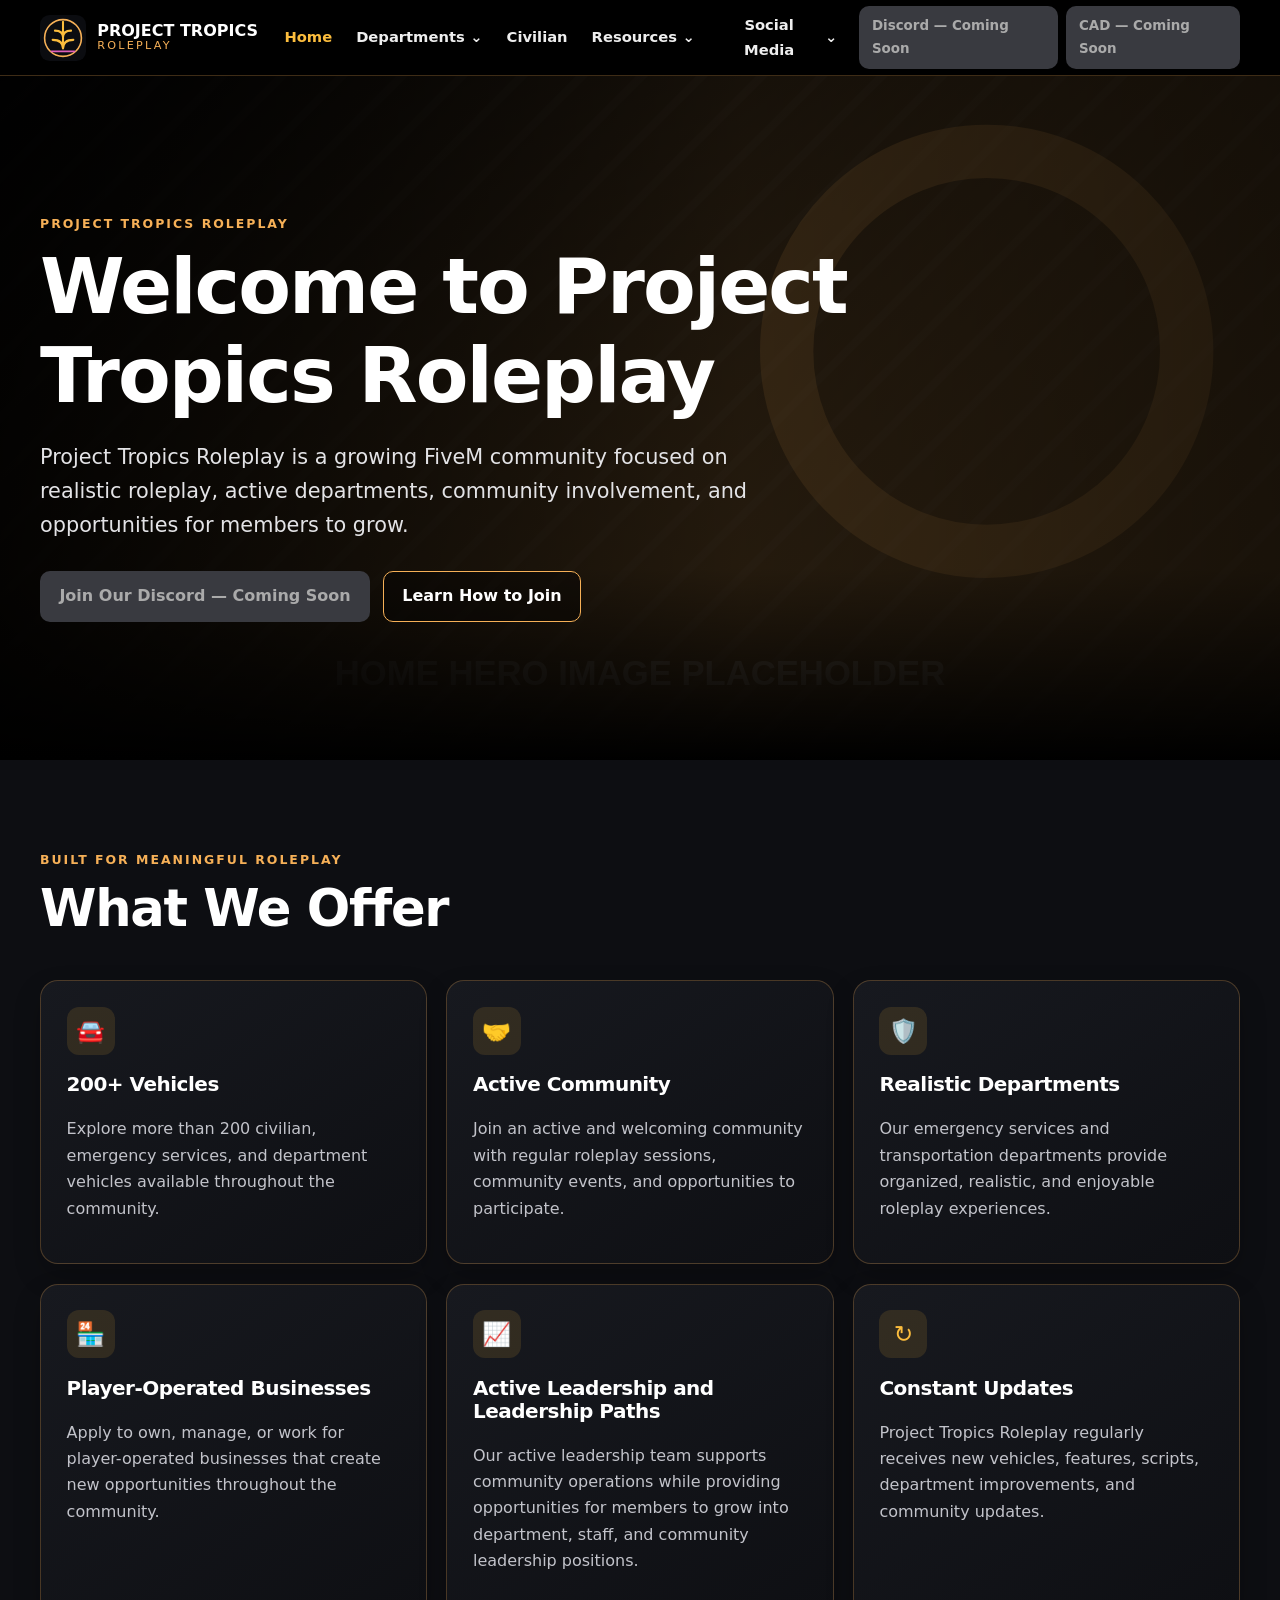
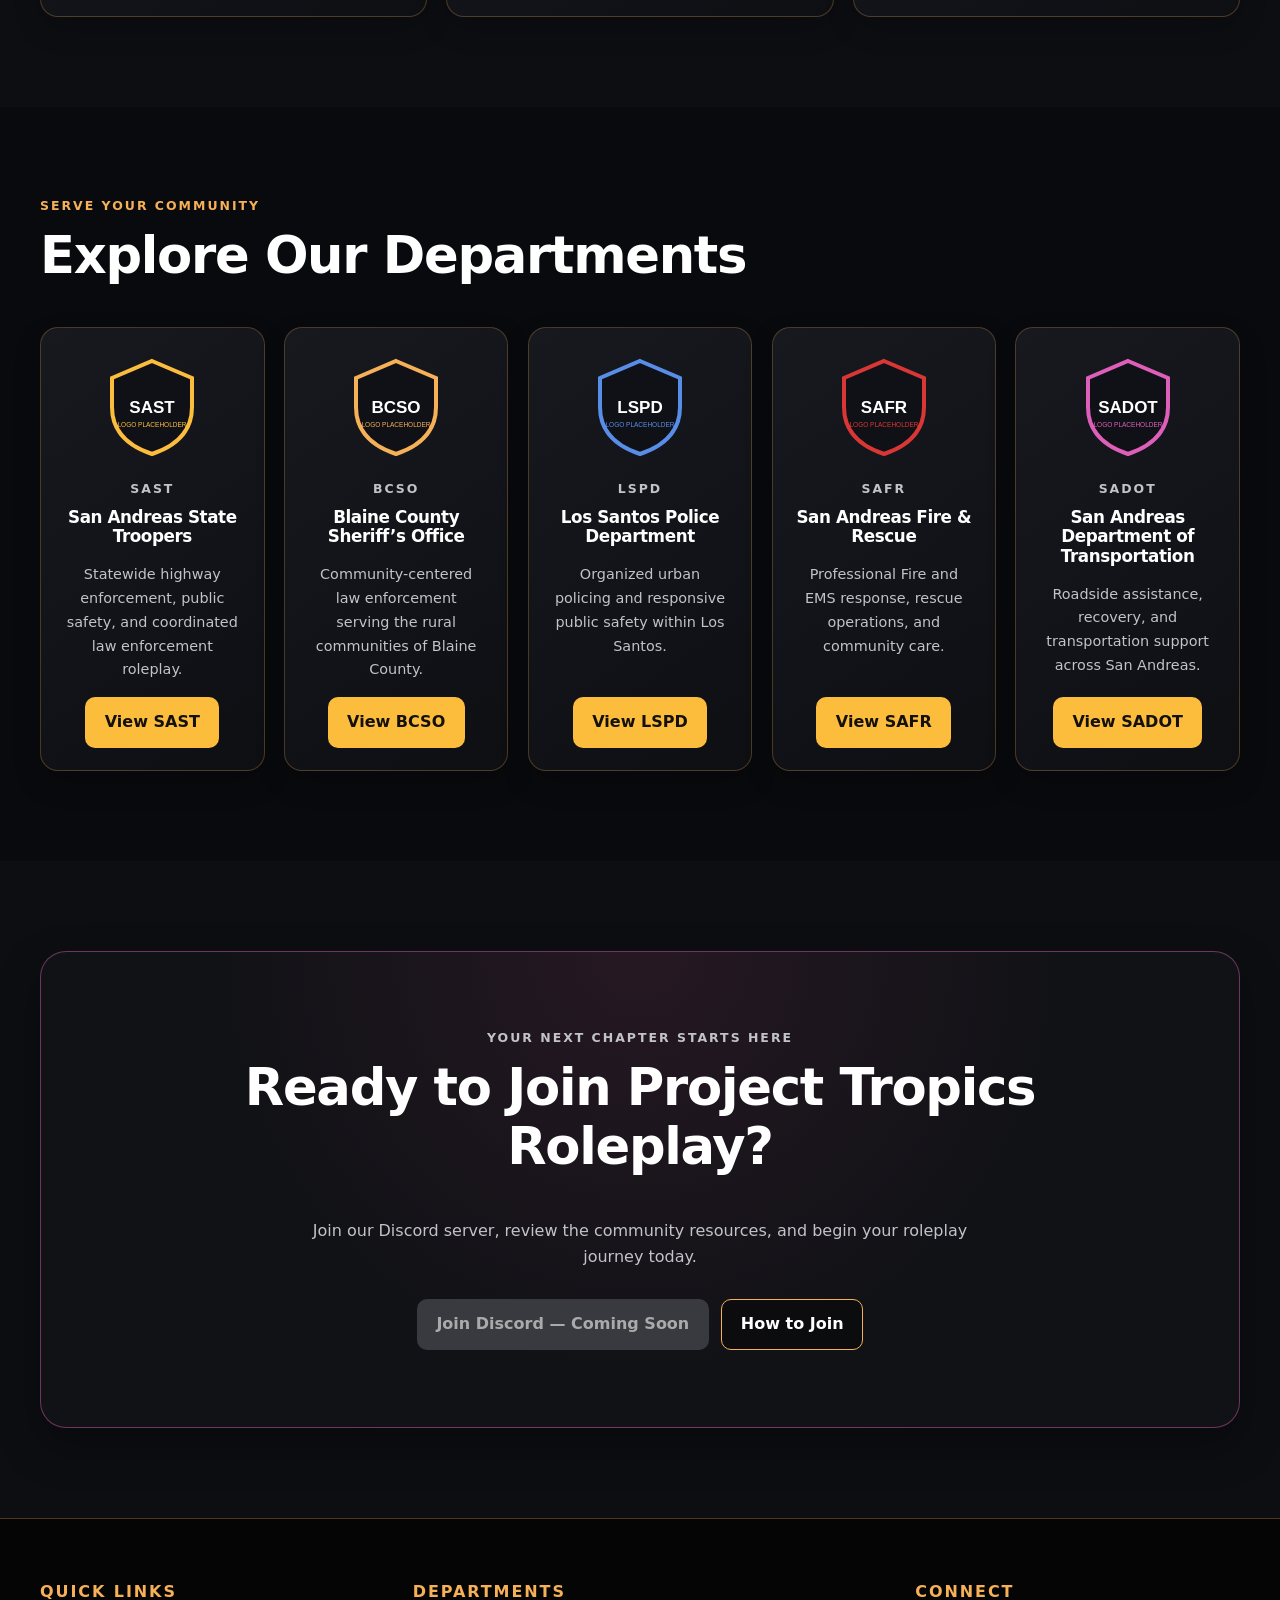
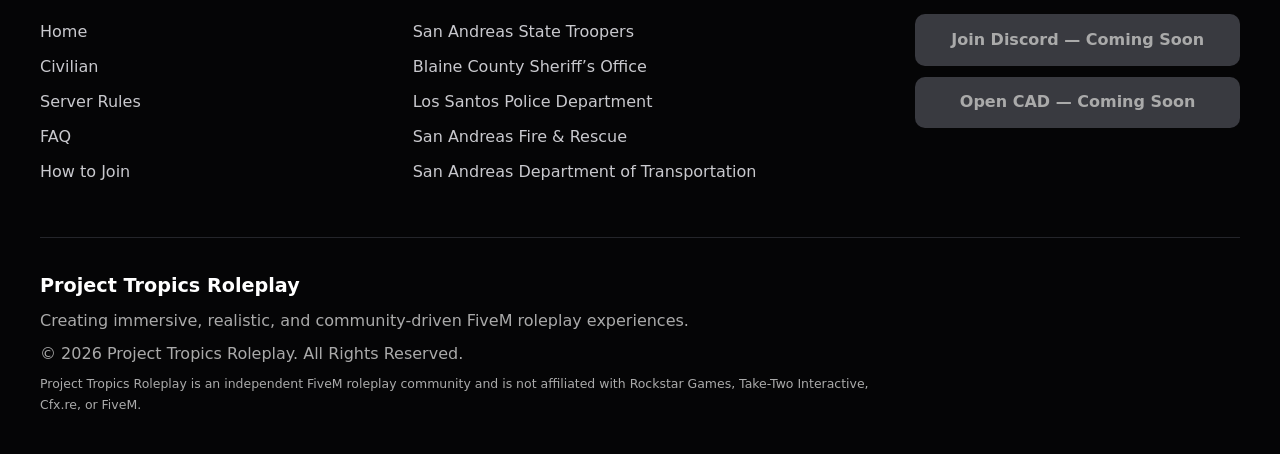
==== index.html @ cc553482 "Build Project Tropics Roleplay informational website" ====
<!doctype html>
<html lang="en">
<head>
  <meta charset="utf-8">
  <meta name="viewport" content="width=device-width, initial-scale=1">
  <meta name="description" content="Project Tropics Roleplay — professional, community-driven FiveM roleplay.">
  <meta name="theme-color" content="#000000">
  <title>Home | Project Tropics Roleplay</title>
  <link rel="icon" href="assets/branding/favicon.svg">
  <link rel="stylesheet" href="css/style.css">
  <link rel="stylesheet" href="css/navbar.css">
  <link rel="stylesheet" href="css/cards.css">
  <link rel="stylesheet" href="css/footer.css">
  <link rel="stylesheet" href="css/animations.css">
  <link rel="stylesheet" href="css/responsive.css">
  <script src="js/config.js" defer></script>
  <script src="js/components.js" defer></script>
  <script src="js/page-renderers.js" defer></script>
  <script src="js/navigation.js" defer></script>
  <script src="js/faq.js" defer></script>
  <script src="js/animations.js" defer></script>
  <script src="js/main.js" defer></script>
</head>
<body data-page="home">
  <a class="sr-only" href="#page-content">Skip to main content</a>
  <header id="global-navbar"></header>
  <main id="page-content"></main>
  <footer id="global-footer"></footer>
  <noscript>This website requires JavaScript to render shared components. Please enable JavaScript.</noscript>
</body>
</html>
---- css/style.css ----
:root { --color-orange:#F6B057; --color-gold:#FCBD3D; --color-black:#000; --color-pink:#DE5FB9; --color-white:#fff; --color-discord:#5865F2; --color-cad:#D93636; --surface:#0d0e12; --surface-raised:#15171d; --text-muted:#c2c3ca; --max-width:1200px; --radius:18px; --shadow:0 18px 45px rgba(0,0,0,.32); --nav-height:76px; }
*,*::before,*::after{box-sizing:border-box} html{scroll-behavior:smooth;scroll-padding-top:calc(var(--nav-height) + 1rem)} body{margin:0;background:var(--color-black);color:var(--color-white);font-family:Inter,ui-sans-serif,system-ui,-apple-system,"Segoe UI",sans-serif;line-height:1.65;overflow-x:hidden} img{display:block;max-width:100%} a{color:inherit} button,a{font:inherit} :focus-visible{outline:3px solid var(--color-pink);outline-offset:3px} .sr-only{position:absolute;width:1px;height:1px;padding:0;margin:-1px;overflow:hidden;clip:rect(0,0,0,0);white-space:nowrap;border:0}.container{width:min(calc(100% - 2.5rem),var(--max-width));margin-inline:auto}.container--narrow{max-width:860px}.section{padding:clamp(4rem,7vw,7rem) 0;background:var(--surface)}.section:nth-child(odd){background:#090a0d}.section-heading{max-width:720px;margin-bottom:2.5rem}.eyebrow{margin:0 0 .55rem;color:var(--color-orange);font-size:.78rem;font-weight:800;letter-spacing:.16em;text-transform:uppercase}h1,h2,h3,p{margin-top:0}h1,h2,h3{line-height:1.15;letter-spacing:-.025em}h1{font-size:clamp(2.6rem,6vw,5rem);max-width:900px;margin-bottom:1.25rem}h2{font-size:clamp(2rem,4vw,3.25rem)}h3{font-size:1.25rem}.hero{min-height:clamp(590px,76vh,780px);display:grid;place-items:center;position:relative;background-position:center;background-size:cover}.hero__overlay{position:absolute;inset:0;background:linear-gradient(90deg,rgba(0,0,0,.94),rgba(0,0,0,.65) 58%,rgba(0,0,0,.78)),linear-gradient(0deg,#000 0,transparent 28%)}.hero__content{position:relative;padding-block:6rem}.hero__lead{max-width:720px;color:#e3e3e6;font-size:clamp(1.05rem,2vw,1.3rem)}.hero__logo{width:clamp(110px,15vw,180px);height:auto;aspect-ratio:1;object-fit:contain;margin-bottom:1.5rem;filter:drop-shadow(0 10px 20px #000)}.button-row{display:flex;flex-wrap:wrap;gap:.8rem;margin-top:1.75rem}.button{min-height:48px;display:inline-flex;align-items:center;justify-content:center;border:1px solid transparent;border-radius:10px;padding:.72rem 1.15rem;text-decoration:none;font-weight:800;transition:transform .2s,filter .2s,background .2s}.button:hover{transform:translateY(-2px);filter:brightness(1.1)}.button--primary{color:#14100a;background:var(--color-gold)}.button--ghost{border-color:var(--color-orange);background:rgba(0,0,0,.35)}.button--discord{background:var(--color-discord)}.button--cad{background:var(--color-cad)}.button--disabled{background:#393a40!important;color:#aaa!important;cursor:not-allowed;filter:none!important;transform:none!important}.notice,.spotlight,.split-panel,.placeholder-banner{border:1px solid rgba(246,176,87,.38);border-radius:var(--radius);padding:clamp(1.4rem,4vw,2.5rem);background:var(--surface-raised);box-shadow:var(--shadow)}.notice strong,.placeholder-label{color:var(--color-gold)}.notice small{color:var(--text-muted)}.spotlight{display:flex;gap:1.25rem;align-items:flex-start}.split-panel{display:grid;grid-template-columns:.8fr 1.2fr;gap:2rem}.check-list{columns:2;padding:0;list-style:none;margin:0}.check-list li{break-inside:avoid;margin-bottom:.65rem}.check-list li::before{content:"✓";color:var(--color-gold);font-weight:900;margin-right:.6rem}
---- css/navbar.css ----
#global-navbar{position:sticky;top:0;z-index:1000;display:block}.navbar{height:var(--nav-height);background:rgba(0,0,0,.94);border-bottom:1px solid rgba(246,176,87,.25);backdrop-filter:blur(14px)}.navbar__inner{height:100%;display:flex;align-items:center;justify-content:space-between;gap:1rem}.brand{display:flex;align-items:center;gap:.7rem;text-decoration:none;flex:none}.brand img{width:46px;height:46px}.brand strong,.brand small{display:block;line-height:1.05}.brand small{color:var(--color-orange);font-size:.7rem;letter-spacing:.2em}.nav-panel{height:100%;display:flex;align-items:center;gap:.2rem}.nav-panel>a,.nav-dropdown__toggle{height:100%;display:flex;align-items:center;gap:.35rem;padding:0 .65rem;color:#eee;text-decoration:none;border:0;background:none;cursor:pointer;font-weight:650;font-size:.92rem}.nav-panel>a:hover,.nav-dropdown__toggle:hover,[aria-current="page"]{color:var(--color-gold)!important}.nav-dropdown{height:100%;position:relative}.nav-dropdown__menu{position:absolute;top:calc(100% + 8px);left:0;width:290px;padding:.55rem;background:#101116;border:1px solid rgba(246,176,87,.3);border-radius:12px;box-shadow:var(--shadow);opacity:0;visibility:hidden;transform:translateY(-8px);transition:.2s}.nav-dropdown__menu a,.nav-disabled{display:block;padding:.65rem .75rem;border-radius:8px;text-decoration:none}.nav-dropdown__menu a:hover{background:#242128;color:var(--color-gold)}.nav-disabled{color:#7e7f85;cursor:not-allowed}.nav-dropdown.is-open .nav-dropdown__menu,.nav-dropdown:focus-within .nav-dropdown__menu{opacity:1;visibility:visible;transform:none}.nav-actions{display:flex;gap:.5rem;margin-left:.5rem}.nav-actions .button{min-height:40px;padding:.5rem .75rem;font-size:.84rem}.menu-toggle{display:none;border:0;background:none;padding:.6rem}.menu-toggle span:not(.sr-only){display:block;width:25px;height:2px;background:#fff;margin:5px}
---- css/cards.css ----
.card-grid{display:grid;grid-template-columns:repeat(3,minmax(0,1fr));gap:1.2rem}.card-grid--departments{grid-template-columns:repeat(5,minmax(0,1fr))}.card{display:flex;flex-direction:column;align-items:flex-start;min-height:100%;padding:1.6rem;border:1px solid rgba(246,176,87,.25);border-radius:var(--radius);background:linear-gradient(145deg,#17191f,#0e0f13);box-shadow:0 12px 28px rgba(0,0,0,.2);transition:transform .25s,border-color .25s,box-shadow .25s}.card:hover{transform:translateY(-6px);border-color:var(--color-pink);box-shadow:0 18px 35px rgba(222,95,185,.11)}.card p{color:var(--text-muted)}.card ul{padding-left:1.2rem;color:#ddd}.card .button{margin-top:auto}.card__icon{display:grid;place-items:center;width:48px;height:48px;margin-bottom:1.15rem;border-radius:12px;background:rgba(252,189,61,.12);color:var(--color-gold);font-size:1.45rem}.department-card{text-align:center;align-items:center;padding:1.4rem}.department-card img{width:100px;aspect-ratio:1;object-fit:contain;margin-bottom:1rem}.department-card h3{font-size:1.05rem}.department-card p:not(.eyebrow){font-size:.9rem}.cta{text-align:center;border:1px solid rgba(222,95,185,.45);border-radius:calc(var(--radius) + 8px);padding:clamp(2rem,6vw,5rem);background:radial-gradient(circle at top,#261823,#111216 55%);box-shadow:var(--shadow)}.cta p{max-width:680px;margin-inline:auto;color:var(--text-muted)}.cta .button-row{justify-content:center}.rules-layout{display:grid;grid-template-columns:260px 1fr;gap:2.5rem;align-items:start}.rules-toc{position:sticky;top:calc(var(--nav-height) + 1.5rem);padding:1.2rem;border:1px solid #333;border-radius:var(--radius);background:#111216}.rules-toc h2{font-size:1rem;color:var(--color-orange)}.rules-toc a{display:block;padding:.35rem 0;color:#ccc;text-decoration:none}.rule-block{display:flex;gap:1.2rem;padding:1.8rem 0;border-bottom:1px solid #2a2b30}.rule-block h2{font-size:1.5rem}.rule-number,.step-card>span{flex:none;display:grid;place-items:center;width:48px;height:48px;border-radius:50%;background:var(--color-gold);color:#111;font-weight:900}.faq__item{border-bottom:1px solid #333}.faq__item h2{margin:0}.faq__question{width:100%;display:flex;justify-content:space-between;gap:1rem;padding:1.35rem 0;border:0;background:none;color:#fff;text-align:left;font-size:1.12rem;font-weight:750;cursor:pointer}.faq__question[aria-expanded="true"] span{transform:rotate(45deg)}.faq__question span{color:var(--color-gold);transition:transform .2s}.faq__answer{padding:0 2rem 1.4rem 0;color:var(--text-muted)}.placeholder-banner{margin-bottom:1.5rem;color:var(--color-gold)}.steps{display:grid;gap:1rem}.step-card{display:flex;gap:1.5rem;padding:1.6rem;border:1px solid #2b2d33;border-radius:var(--radius);background:#111216}.step-card h2{font-size:1.4rem}
---- css/footer.css ----
#global-footer{display:block;padding:4rem 0 2rem;background:#050506;border-top:1px solid rgba(246,176,87,.3)}.footer-grid{display:grid;grid-template-columns:1fr 1.4fr 1fr;gap:3rem}.footer-grid h2{font-size:1rem;color:var(--color-orange);text-transform:uppercase;letter-spacing:.12em}.footer-grid>div>a:not(.button){display:block;padding:.27rem 0;color:#c9c9ce;text-decoration:none}.footer-grid>div>a:hover{color:var(--color-gold)}.footer-grid .button{display:flex;margin-bottom:.7rem}.footer-bottom{margin-top:3rem;padding-top:2rem;border-top:1px solid #24252a;color:#aaa}.footer-bottom strong{color:#fff;font-size:1.2rem}.footer-bottom p{margin:.4rem 0}.disclaimer{font-size:.78rem;max-width:850px}
---- css/animations.css ----
.reveal{opacity:0;transform:translateY(18px);transition:opacity .55s ease,transform .55s ease}.reveal.is-visible{opacity:1;transform:none}@media(prefers-reduced-motion:reduce){html{scroll-behavior:auto}*,*::before,*::after{animation-duration:.01ms!important;transition-duration:.01ms!important}.reveal{opacity:1;transform:none}}
---- css/responsive.css ----
@media(max-width:1050px){.menu-toggle{display:block}.nav-panel{position:absolute;top:100%;left:0;right:0;height:auto;max-height:calc(100vh - var(--nav-height));overflow:auto;display:none;padding:1rem 1.25rem 1.5rem;background:#08090b;border-bottom:1px solid #333}.nav-panel.is-open{display:block}.nav-panel>a,.nav-dropdown__toggle{width:100%;height:auto;padding:.8rem .4rem}.nav-dropdown{height:auto}.nav-dropdown__menu{position:static;width:100%;display:none;opacity:1;visibility:visible;transform:none;box-shadow:none;margin:.2rem 0 .6rem}.nav-dropdown.is-open .nav-dropdown__menu{display:block}.nav-actions{margin:.8rem 0 0}.card-grid--departments{grid-template-columns:repeat(3,1fr)}}
@media(max-width:768px){.card-grid{grid-template-columns:repeat(2,minmax(0,1fr))}.card-grid--departments{grid-template-columns:repeat(2,1fr)}.rules-layout{grid-template-columns:1fr}.rules-toc{position:static;columns:2}.rules-toc h2{column-span:all}.split-panel{grid-template-columns:1fr}.footer-grid{grid-template-columns:1fr 1fr}.footer-grid>div:last-child{grid-column:1/-1}.hero{min-height:600px}.brand strong{font-size:.86rem}}
@media(max-width:480px){.container{width:min(calc(100% - 1.5rem),var(--max-width))}.card-grid,.card-grid--departments{grid-template-columns:1fr}.check-list,.rules-toc{columns:1}.footer-grid{grid-template-columns:1fr}.footer-grid>div:last-child{grid-column:auto}.button-row,.nav-actions{flex-direction:column}.button-row .button,.nav-actions .button{width:100%}.brand small{font-size:.62rem}.hero__content{padding-block:4rem}.spotlight,.step-card{gap:.8rem}.rule-block{gap:.7rem}.rule-number,.step-card>span{width:40px;height:40px}}
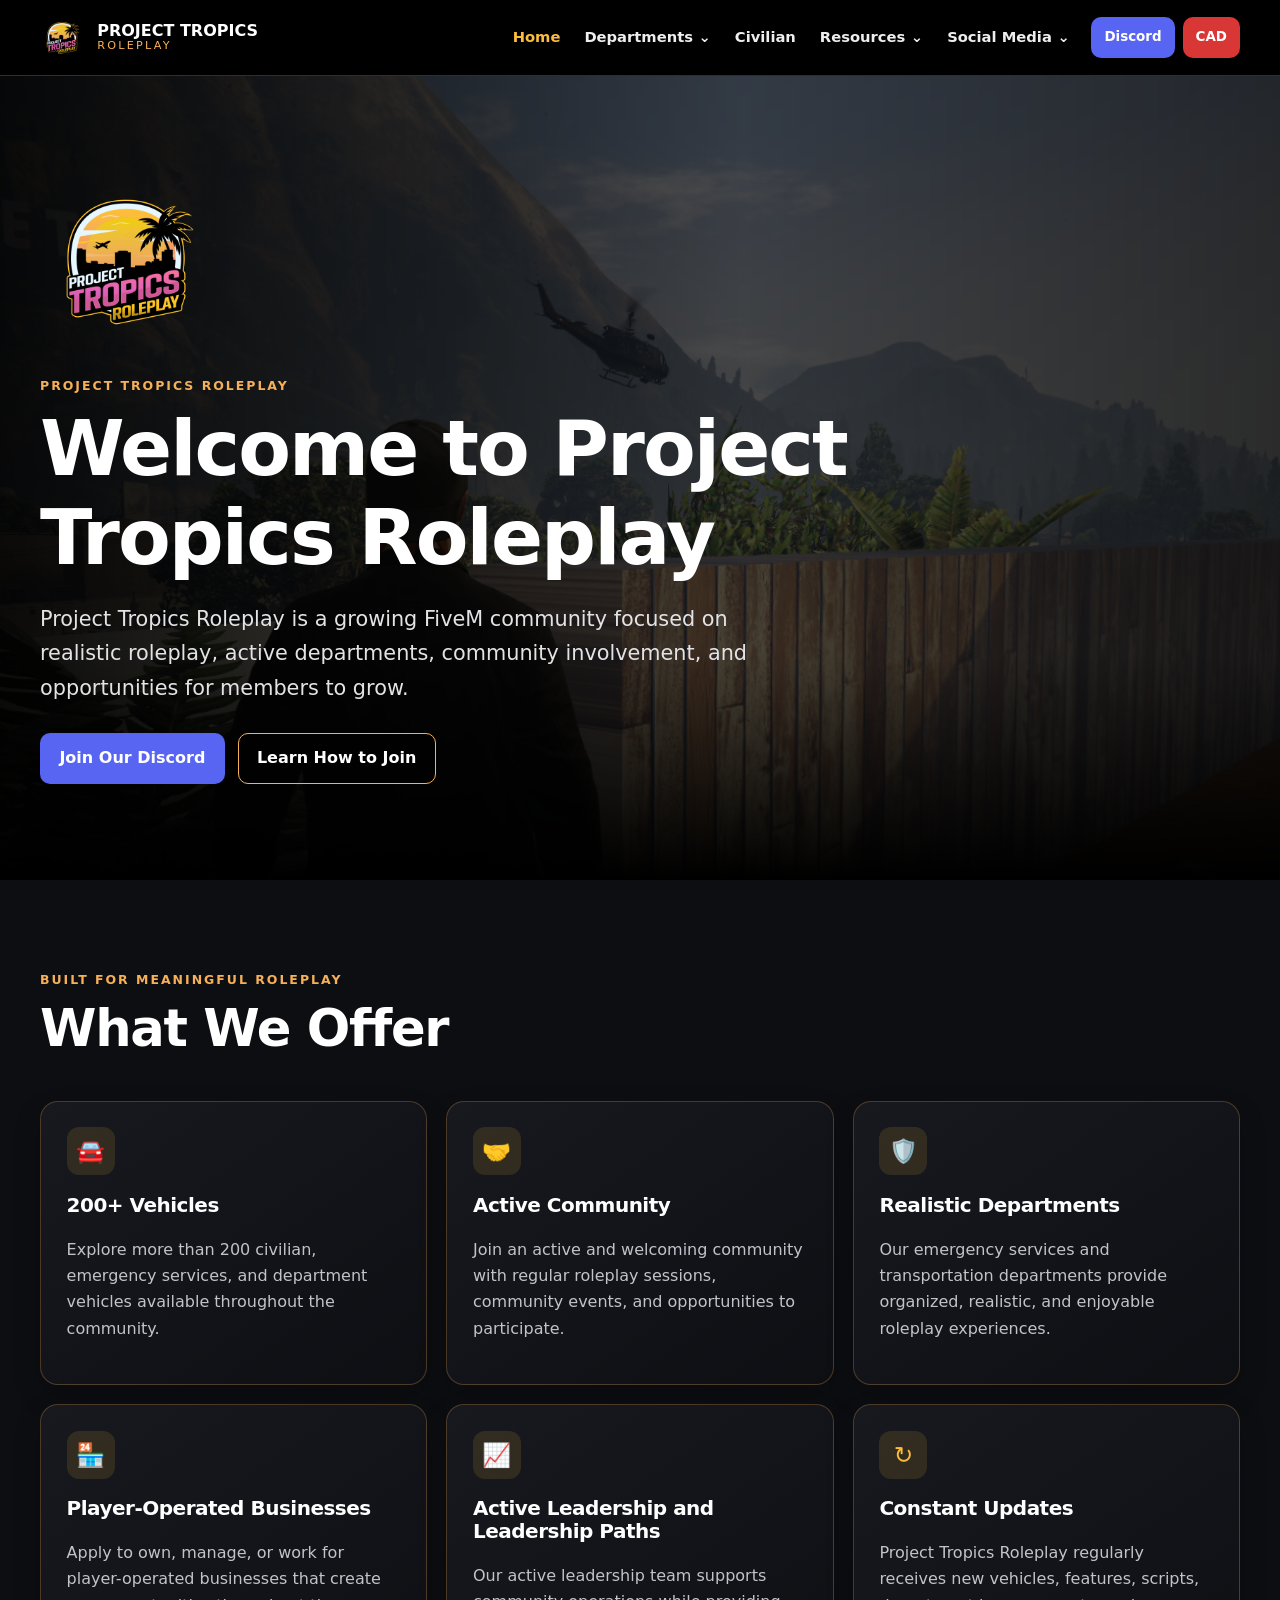
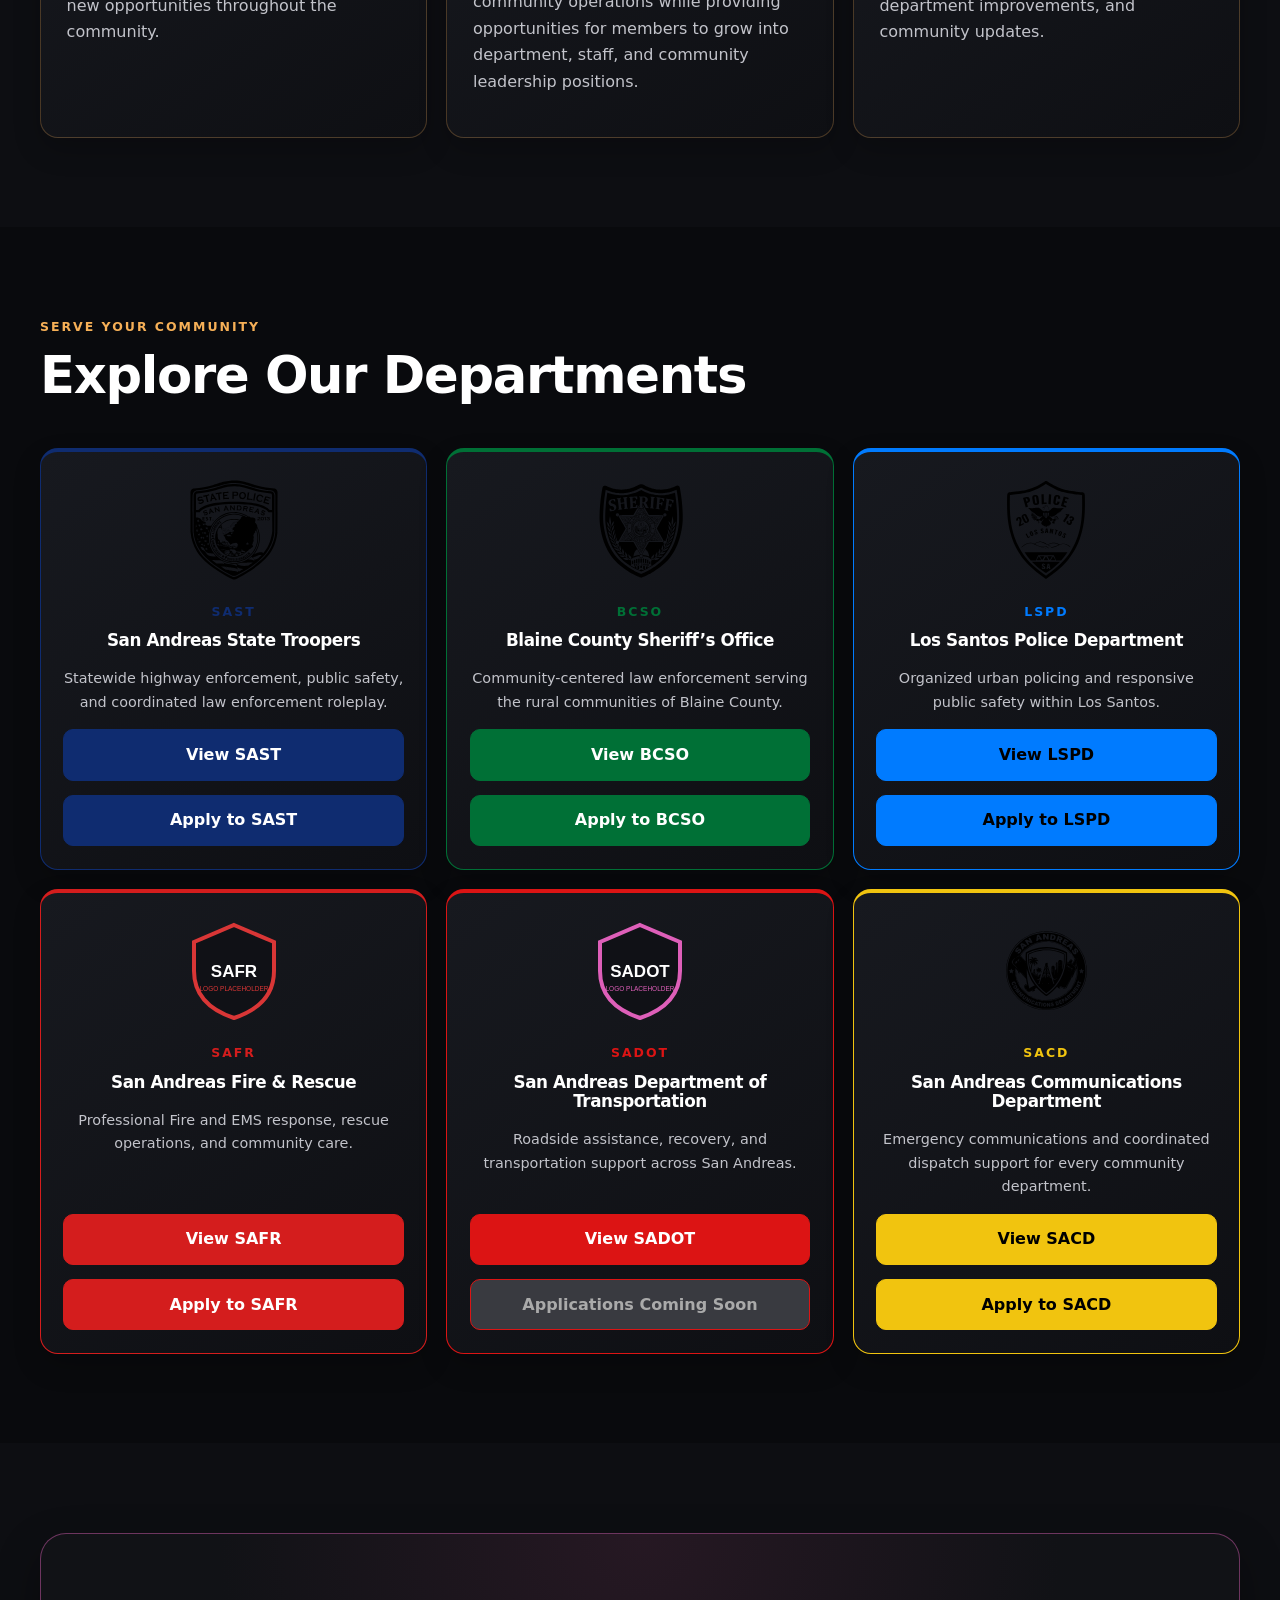
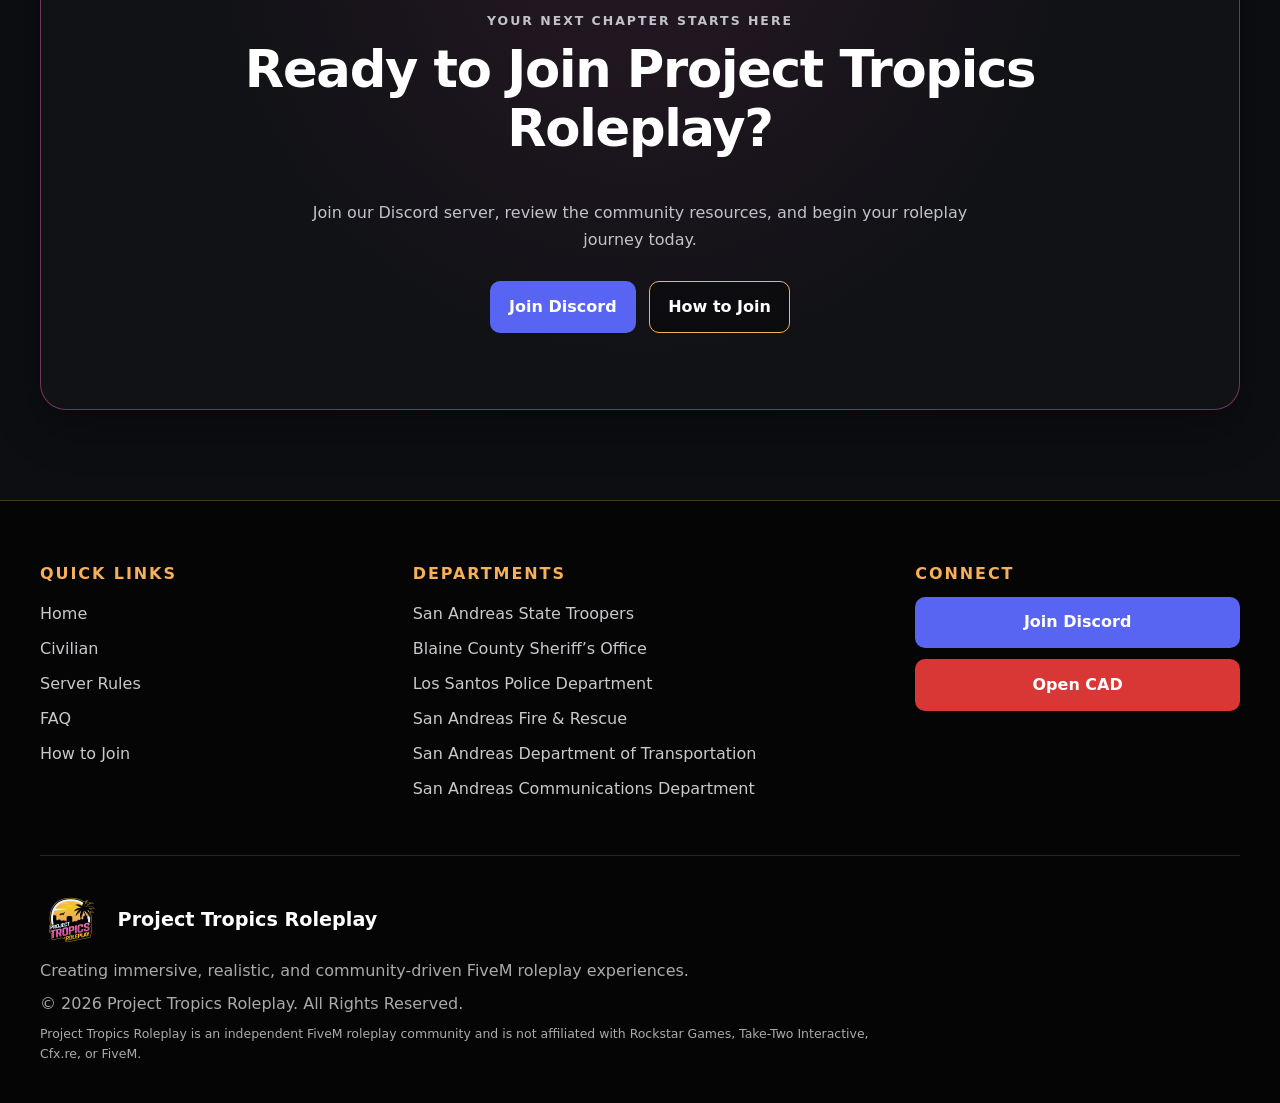
==== commit 8ee29e00: "Use official Project Tropics community logo" ====
--- a/index.html
+++ b/index.html
@@ -6,7 +6,7 @@
   <meta name="description" content="Project Tropics Roleplay — professional, community-driven FiveM roleplay.">
   <meta name="theme-color" content="#000000">
   <title>Home | Project Tropics Roleplay</title>
-  <link rel="icon" href="assets/branding/favicon.svg">
+  <link rel="icon" href="assets/branding/Transparen_Logoo.png">
   <link rel="stylesheet" href="css/style.css">
   <link rel="stylesheet" href="css/navbar.css">
   <link rel="stylesheet" href="css/cards.css">
--- a/css/style.css
+++ b/css/style.css
@@ -1,2 +1,12 @@
-:root { --color-orange:#F6B057; --color-gold:#FCBD3D; --color-black:#000; --color-pink:#DE5FB9; --color-white:#fff; --color-discord:#5865F2; --color-cad:#D93636; --surface:#0d0e12; --surface-raised:#15171d; --text-muted:#c2c3ca; --max-width:1200px; --radius:18px; --shadow:0 18px 45px rgba(0,0,0,.32); --nav-height:76px; }
-*,*::before,*::after{box-sizing:border-box} html{scroll-behavior:smooth;scroll-padding-top:calc(var(--nav-height) + 1rem)} body{margin:0;background:var(--color-black);color:var(--color-white);font-family:Inter,ui-sans-serif,system-ui,-apple-system,"Segoe UI",sans-serif;line-height:1.65;overflow-x:hidden} img{display:block;max-width:100%} a{color:inherit} button,a{font:inherit} :focus-visible{outline:3px solid var(--color-pink);outline-offset:3px} .sr-only{position:absolute;width:1px;height:1px;padding:0;margin:-1px;overflow:hidden;clip:rect(0,0,0,0);white-space:nowrap;border:0}.container{width:min(calc(100% - 2.5rem),var(--max-width));margin-inline:auto}.container--narrow{max-width:860px}.section{padding:clamp(4rem,7vw,7rem) 0;background:var(--surface)}.section:nth-child(odd){background:#090a0d}.section-heading{max-width:720px;margin-bottom:2.5rem}.eyebrow{margin:0 0 .55rem;color:var(--color-orange);font-size:.78rem;font-weight:800;letter-spacing:.16em;text-transform:uppercase}h1,h2,h3,p{margin-top:0}h1,h2,h3{line-height:1.15;letter-spacing:-.025em}h1{font-size:clamp(2.6rem,6vw,5rem);max-width:900px;margin-bottom:1.25rem}h2{font-size:clamp(2rem,4vw,3.25rem)}h3{font-size:1.25rem}.hero{min-height:clamp(590px,76vh,780px);display:grid;place-items:center;position:relative;background-position:center;background-size:cover}.hero__overlay{position:absolute;inset:0;background:linear-gradient(90deg,rgba(0,0,0,.94),rgba(0,0,0,.65) 58%,rgba(0,0,0,.78)),linear-gradient(0deg,#000 0,transparent 28%)}.hero__content{position:relative;padding-block:6rem}.hero__lead{max-width:720px;color:#e3e3e6;font-size:clamp(1.05rem,2vw,1.3rem)}.hero__logo{width:clamp(110px,15vw,180px);height:auto;aspect-ratio:1;object-fit:contain;margin-bottom:1.5rem;filter:drop-shadow(0 10px 20px #000)}.button-row{display:flex;flex-wrap:wrap;gap:.8rem;margin-top:1.75rem}.button{min-height:48px;display:inline-flex;align-items:center;justify-content:center;border:1px solid transparent;border-radius:10px;padding:.72rem 1.15rem;text-decoration:none;font-weight:800;transition:transform .2s,filter .2s,background .2s}.button:hover{transform:translateY(-2px);filter:brightness(1.1)}.button--primary{color:#14100a;background:var(--color-gold)}.button--ghost{border-color:var(--color-orange);background:rgba(0,0,0,.35)}.button--discord{background:var(--color-discord)}.button--cad{background:var(--color-cad)}.button--disabled{background:#393a40!important;color:#aaa!important;cursor:not-allowed;filter:none!important;transform:none!important}.notice,.spotlight,.split-panel,.placeholder-banner{border:1px solid rgba(246,176,87,.38);border-radius:var(--radius);padding:clamp(1.4rem,4vw,2.5rem);background:var(--surface-raised);box-shadow:var(--shadow)}.notice strong,.placeholder-label{color:var(--color-gold)}.notice small{color:var(--text-muted)}.spotlight{display:flex;gap:1.25rem;align-items:flex-start}.split-panel{display:grid;grid-template-columns:.8fr 1.2fr;gap:2rem}.check-list{columns:2;padding:0;list-style:none;margin:0}.check-list li{break-inside:avoid;margin-bottom:.65rem}.check-list li::before{content:"✓";color:var(--color-gold);font-weight:900;margin-right:.6rem}
+:root { --color-orange:#F6B057; --color-gold:#FCBD3D; --color-black:#000; --color-pink:#DE5FB9; --color-white:#fff; --color-discord:#5865F2; --color-cad:#D93636; --department-accent:var(--color-orange); --surface:#0d0e12; --surface-raised:#15171d; --text-muted:#c2c3ca; --max-width:1200px; --radius:18px; --shadow:0 18px 45px rgba(0,0,0,.32); --nav-height:76px; }
+*,*::before,*::after{box-sizing:border-box} html{scroll-behavior:smooth;scroll-padding-top:calc(var(--nav-height) + 1rem)} body{margin:0;background:var(--color-black);color:var(--color-white);font-family:Inter,ui-sans-serif,system-ui,-apple-system,"Segoe UI",sans-serif;line-height:1.65;overflow-x:hidden} img{display:block;max-width:100%} a{color:inherit} button,a{font:inherit} :focus-visible{outline:3px solid var(--color-pink);outline-offset:3px} .sr-only{position:absolute;width:1px;height:1px;padding:0;margin:-1px;overflow:hidden;clip:rect(0,0,0,0);white-space:nowrap;border:0}.container{width:min(calc(100% - 2.5rem),var(--max-width));margin-inline:auto}.container--narrow{max-width:860px}.section{padding:clamp(4rem,7vw,7rem) 0;background:var(--surface)}.section:nth-child(odd){background:#090a0d}.section-heading{max-width:720px;margin-bottom:2.5rem}.eyebrow{margin:0 0 .55rem;color:var(--color-orange);font-size:.78rem;font-weight:800;letter-spacing:.16em;text-transform:uppercase}h1,h2,h3,p{margin-top:0}h1,h2,h3{line-height:1.15;letter-spacing:-.025em}h1{font-size:clamp(2.6rem,6vw,5rem);max-width:900px;margin-bottom:1.25rem}h2{font-size:clamp(2rem,4vw,3.25rem)}h3{font-size:1.25rem}.hero{min-height:clamp(590px,76vh,780px);display:grid;place-items:center;position:relative;background-position:center;background-size:cover;background-repeat:no-repeat}.hero__overlay{position:absolute;inset:0;background:linear-gradient(90deg,rgba(0,0,0,.94),rgba(0,0,0,.65) 58%,rgba(0,0,0,.78)),linear-gradient(0deg,#000 0,transparent 28%)}.hero__content{position:relative;padding-block:6rem}.hero__lead{max-width:720px;color:#e3e3e6;font-size:clamp(1.05rem,2vw,1.3rem)}.hero__logo{width:clamp(110px,15vw,180px);height:auto;aspect-ratio:1;object-fit:contain;margin-bottom:1.5rem}.button-row{display:flex;flex-wrap:wrap;gap:.8rem;margin-top:1.75rem}.button{min-height:48px;display:inline-flex;align-items:center;justify-content:center;border:1px solid transparent;border-radius:10px;padding:.72rem 1.15rem;text-decoration:none;font-weight:800;transition:transform .2s,filter .2s,background .2s}.button:hover{transform:translateY(-2px);filter:brightness(1.1)}.button--primary{color:#14100a;background:var(--color-gold)}.button--ghost{border-color:var(--color-orange);background:rgba(0,0,0,.35)}.button--discord{background:var(--color-discord)}.button--cad{background:var(--color-cad)}.button--disabled{background:#393a40!important;color:#aaa!important;cursor:not-allowed;filter:none!important;transform:none!important}.notice,.spotlight,.split-panel,.placeholder-banner{border:1px solid rgba(246,176,87,.38);border-radius:var(--radius);padding:clamp(1.4rem,4vw,2.5rem);background:var(--surface-raised);box-shadow:var(--shadow)}.notice strong,.placeholder-label{color:var(--color-gold)}.notice small{color:var(--text-muted)}.spotlight{display:flex;gap:1.25rem;align-items:flex-start}.split-panel{display:grid;grid-template-columns:.8fr 1.2fr;gap:2rem}.check-list{columns:2;padding:0;list-style:none;margin:0}.check-list li{break-inside:avoid;margin-bottom:.65rem}.check-list li::before{content:"✓";color:var(--color-gold);font-weight:900;margin-right:.6rem}
+
+.department-page .hero::after{content:"";position:absolute;inset:auto 0 0;height:5px;background:var(--department-accent)}
+.department-page .eyebrow,.department-page .section-heading h2{color:var(--department-accent)}
+.department-page .section-heading{border-left:4px solid var(--department-accent);padding-left:1rem}
+.button--department{color:var(--department-contrast,#fff);background:var(--department-accent);border-color:var(--department-accent)}
+.department-page .cta,.department-page .notice{border-color:var(--department-accent)}
+.department-page :focus-visible{outline-color:var(--department-accent)}
+.department-page .button--department:hover{border-color:var(--department-accent);box-shadow:0 18px 35px color-mix(in srgb,var(--department-accent) 20%,transparent)}
+.department-page .section+.section{border-top:1px solid color-mix(in srgb,var(--department-accent) 28%,transparent)}
+.mission-statement p{margin:0;font-size:clamp(1.05rem,2vw,1.25rem);line-height:1.8}
--- a/css/navbar.css
+++ b/css/navbar.css
@@ -1 +1,4 @@
-#global-navbar{position:sticky;top:0;z-index:1000;display:block}.navbar{height:var(--nav-height);background:rgba(0,0,0,.94);border-bottom:1px solid rgba(246,176,87,.25);backdrop-filter:blur(14px)}.navbar__inner{height:100%;display:flex;align-items:center;justify-content:space-between;gap:1rem}.brand{display:flex;align-items:center;gap:.7rem;text-decoration:none;flex:none}.brand img{width:46px;height:46px}.brand strong,.brand small{display:block;line-height:1.05}.brand small{color:var(--color-orange);font-size:.7rem;letter-spacing:.2em}.nav-panel{height:100%;display:flex;align-items:center;gap:.2rem}.nav-panel>a,.nav-dropdown__toggle{height:100%;display:flex;align-items:center;gap:.35rem;padding:0 .65rem;color:#eee;text-decoration:none;border:0;background:none;cursor:pointer;font-weight:650;font-size:.92rem}.nav-panel>a:hover,.nav-dropdown__toggle:hover,[aria-current="page"]{color:var(--color-gold)!important}.nav-dropdown{height:100%;position:relative}.nav-dropdown__menu{position:absolute;top:calc(100% + 8px);left:0;width:290px;padding:.55rem;background:#101116;border:1px solid rgba(246,176,87,.3);border-radius:12px;box-shadow:var(--shadow);opacity:0;visibility:hidden;transform:translateY(-8px);transition:.2s}.nav-dropdown__menu a,.nav-disabled{display:block;padding:.65rem .75rem;border-radius:8px;text-decoration:none}.nav-dropdown__menu a:hover{background:#242128;color:var(--color-gold)}.nav-disabled{color:#7e7f85;cursor:not-allowed}.nav-dropdown.is-open .nav-dropdown__menu,.nav-dropdown:focus-within .nav-dropdown__menu{opacity:1;visibility:visible;transform:none}.nav-actions{display:flex;gap:.5rem;margin-left:.5rem}.nav-actions .button{min-height:40px;padding:.5rem .75rem;font-size:.84rem}.menu-toggle{display:none;border:0;background:none;padding:.6rem}.menu-toggle span:not(.sr-only){display:block;width:25px;height:2px;background:#fff;margin:5px}
+#global-navbar{position:sticky;top:0;z-index:1000;display:block}.navbar{height:var(--nav-height);background:rgba(0,0,0,.94);border-bottom:1px solid rgba(246,176,87,.25);backdrop-filter:blur(14px)}.navbar__inner{height:100%;display:flex;align-items:center;justify-content:space-between;gap:1rem}.brand{display:flex;align-items:center;gap:.7rem;text-decoration:none;flex:none}.brand img{width:46px;height:auto;aspect-ratio:1;object-fit:contain}.brand strong,.brand small{display:block;line-height:1.05}.brand small{color:var(--color-orange);font-size:.7rem;letter-spacing:.2em}.nav-panel{height:100%;display:flex;align-items:center;gap:.2rem}.nav-panel>a,.nav-dropdown__toggle{height:100%;display:flex;align-items:center;gap:.35rem;padding:0 .65rem;color:#eee;text-decoration:none;border:0;background:none;cursor:pointer;font-weight:650;font-size:.92rem}.nav-panel>a:hover,.nav-dropdown__toggle:hover,[aria-current="page"]{color:var(--color-gold)!important}.nav-dropdown{height:100%;position:relative}.nav-dropdown__menu{position:absolute;top:calc(100% + 8px);left:0;width:290px;padding:.55rem;background:#101116;border:1px solid rgba(246,176,87,.3);border-radius:12px;box-shadow:var(--shadow);opacity:0;visibility:hidden;transform:translateY(-8px);transition:.2s}.nav-dropdown__menu a,.nav-disabled{display:block;padding:.65rem .75rem;border-radius:8px;text-decoration:none}.nav-dropdown__menu a:hover{background:#242128;color:var(--color-gold)}.nav-disabled{color:#7e7f85;cursor:not-allowed}.nav-dropdown.is-open .nav-dropdown__menu,.nav-dropdown:focus-within .nav-dropdown__menu{opacity:1;visibility:visible;transform:none}.nav-actions{display:flex;gap:.5rem;margin-left:.5rem}.nav-actions .button{min-height:40px;padding:.5rem .75rem;font-size:.84rem}.menu-toggle{display:none;border:0;background:none;padding:.6rem}.menu-toggle span:not(.sr-only){display:block;width:25px;height:2px;background:#fff;margin:5px}
+
+.department-page [aria-current="page"]{color:var(--department-accent)!important;box-shadow:inset 0 -3px var(--department-accent)}
+@media(max-width:1050px){.department-page [aria-current="page"]{box-shadow:inset 3px 0 var(--department-accent)}}
--- a/css/cards.css
+++ b/css/cards.css
@@ -1 +1,9 @@
 .card-grid{display:grid;grid-template-columns:repeat(3,minmax(0,1fr));gap:1.2rem}.card-grid--departments{grid-template-columns:repeat(5,minmax(0,1fr))}.card{display:flex;flex-direction:column;align-items:flex-start;min-height:100%;padding:1.6rem;border:1px solid rgba(246,176,87,.25);border-radius:var(--radius);background:linear-gradient(145deg,#17191f,#0e0f13);box-shadow:0 12px 28px rgba(0,0,0,.2);transition:transform .25s,border-color .25s,box-shadow .25s}.card:hover{transform:translateY(-6px);border-color:var(--color-pink);box-shadow:0 18px 35px rgba(222,95,185,.11)}.card p{color:var(--text-muted)}.card ul{padding-left:1.2rem;color:#ddd}.card .button{margin-top:auto}.card__icon{display:grid;place-items:center;width:48px;height:48px;margin-bottom:1.15rem;border-radius:12px;background:rgba(252,189,61,.12);color:var(--color-gold);font-size:1.45rem}.department-card{text-align:center;align-items:center;padding:1.4rem}.department-card img{width:100px;aspect-ratio:1;object-fit:contain;margin-bottom:1rem}.department-card h3{font-size:1.05rem}.department-card p:not(.eyebrow){font-size:.9rem}.cta{text-align:center;border:1px solid rgba(222,95,185,.45);border-radius:calc(var(--radius) + 8px);padding:clamp(2rem,6vw,5rem);background:radial-gradient(circle at top,#261823,#111216 55%);box-shadow:var(--shadow)}.cta p{max-width:680px;margin-inline:auto;color:var(--text-muted)}.cta .button-row{justify-content:center}.rules-layout{display:grid;grid-template-columns:260px 1fr;gap:2.5rem;align-items:start}.rules-toc{position:sticky;top:calc(var(--nav-height) + 1.5rem);padding:1.2rem;border:1px solid #333;border-radius:var(--radius);background:#111216}.rules-toc h2{font-size:1rem;color:var(--color-orange)}.rules-toc a{display:block;padding:.35rem 0;color:#ccc;text-decoration:none}.rule-block{display:flex;gap:1.2rem;padding:1.8rem 0;border-bottom:1px solid #2a2b30}.rule-block h2{font-size:1.5rem}.rule-number,.step-card>span{flex:none;display:grid;place-items:center;width:48px;height:48px;border-radius:50%;background:var(--color-gold);color:#111;font-weight:900}.faq__item{border-bottom:1px solid #333}.faq__item h2{margin:0}.faq__question{width:100%;display:flex;justify-content:space-between;gap:1rem;padding:1.35rem 0;border:0;background:none;color:#fff;text-align:left;font-size:1.12rem;font-weight:750;cursor:pointer}.faq__question[aria-expanded="true"] span{transform:rotate(45deg)}.faq__question span{color:var(--color-gold);transition:transform .2s}.faq__answer{padding:0 2rem 1.4rem 0;color:var(--text-muted)}.placeholder-banner{margin-bottom:1.5rem;color:var(--color-gold)}.steps{display:grid;gap:1rem}.step-card{display:flex;gap:1.5rem;padding:1.6rem;border:1px solid #2b2d33;border-radius:var(--radius);background:#111216}.step-card h2{font-size:1.4rem}
+
+.department-accent{border-color:var(--department-accent)}
+.department-accent:hover{border-color:var(--department-accent);box-shadow:0 18px 35px color-mix(in srgb,var(--department-accent) 20%,transparent)}
+.department-accent .card__icon,.department-accent .eyebrow{color:var(--department-accent)}
+.department-card{border-top-width:4px}.department-card__actions{display:flex;flex-direction:column;gap:14px;width:100%;margin-top:auto}.department-card__actions .button--department{width:100%;margin-top:0}
+.department-page .card{border-color:var(--department-accent);border-top-width:3px}
+.department-page .card:hover{border-color:var(--department-accent);box-shadow:0 18px 35px color-mix(in srgb,var(--department-accent) 20%,transparent)}
+.department-page .card__icon{color:var(--department-accent)}
--- a/css/footer.css
+++ b/css/footer.css
@@ -1 +1 @@
-#global-footer{display:block;padding:4rem 0 2rem;background:#050506;border-top:1px solid rgba(246,176,87,.3)}.footer-grid{display:grid;grid-template-columns:1fr 1.4fr 1fr;gap:3rem}.footer-grid h2{font-size:1rem;color:var(--color-orange);text-transform:uppercase;letter-spacing:.12em}.footer-grid>div>a:not(.button){display:block;padding:.27rem 0;color:#c9c9ce;text-decoration:none}.footer-grid>div>a:hover{color:var(--color-gold)}.footer-grid .button{display:flex;margin-bottom:.7rem}.footer-bottom{margin-top:3rem;padding-top:2rem;border-top:1px solid #24252a;color:#aaa}.footer-bottom strong{color:#fff;font-size:1.2rem}.footer-bottom p{margin:.4rem 0}.disclaimer{font-size:.78rem;max-width:850px}
+#global-footer{display:block;padding:4rem 0 2rem;background:#050506;border-top:1px solid rgba(246,176,87,.3)}.footer-grid{display:grid;grid-template-columns:1fr 1.4fr 1fr;gap:3rem}.footer-grid h2{font-size:1rem;color:var(--color-orange);text-transform:uppercase;letter-spacing:.12em}.footer-grid>div>a:not(.button){display:block;padding:.27rem 0;color:#c9c9ce;text-decoration:none}.footer-grid>div>a:hover{color:var(--color-gold)}.footer-grid .button{display:flex;margin-bottom:.7rem}.footer-brand{display:flex;align-items:center;gap:.85rem}.footer-brand img{width:64px;height:auto;aspect-ratio:1;object-fit:contain;flex:none}.footer-bottom{margin-top:3rem;padding-top:2rem;border-top:1px solid #24252a;color:#aaa}.footer-bottom strong{color:#fff;font-size:1.2rem}.footer-bottom p{margin:.4rem 0}.disclaimer{font-size:.78rem;max-width:850px}
--- a/css/responsive.css
+++ b/css/responsive.css
@@ -1,3 +1,4 @@
 @media(max-width:1050px){.menu-toggle{display:block}.nav-panel{position:absolute;top:100%;left:0;right:0;height:auto;max-height:calc(100vh - var(--nav-height));overflow:auto;display:none;padding:1rem 1.25rem 1.5rem;background:#08090b;border-bottom:1px solid #333}.nav-panel.is-open{display:block}.nav-panel>a,.nav-dropdown__toggle{width:100%;height:auto;padding:.8rem .4rem}.nav-dropdown{height:auto}.nav-dropdown__menu{position:static;width:100%;display:none;opacity:1;visibility:visible;transform:none;box-shadow:none;margin:.2rem 0 .6rem}.nav-dropdown.is-open .nav-dropdown__menu{display:block}.nav-actions{margin:.8rem 0 0}.card-grid--departments{grid-template-columns:repeat(3,1fr)}}
 @media(max-width:768px){.card-grid{grid-template-columns:repeat(2,minmax(0,1fr))}.card-grid--departments{grid-template-columns:repeat(2,1fr)}.rules-layout{grid-template-columns:1fr}.rules-toc{position:static;columns:2}.rules-toc h2{column-span:all}.split-panel{grid-template-columns:1fr}.footer-grid{grid-template-columns:1fr 1fr}.footer-grid>div:last-child{grid-column:1/-1}.hero{min-height:600px}.brand strong{font-size:.86rem}}
 @media(max-width:480px){.container{width:min(calc(100% - 1.5rem),var(--max-width))}.card-grid,.card-grid--departments{grid-template-columns:1fr}.check-list,.rules-toc{columns:1}.footer-grid{grid-template-columns:1fr}.footer-grid>div:last-child{grid-column:auto}.button-row,.nav-actions{flex-direction:column}.button-row .button,.nav-actions .button{width:100%}.brand small{font-size:.62rem}.hero__content{padding-block:4rem}.spotlight,.step-card{gap:.8rem}.rule-block{gap:.7rem}.rule-number,.step-card>span{width:40px;height:40px}}
+@media(min-width:1051px){.card-grid--departments{grid-template-columns:repeat(3,minmax(0,1fr))}}
